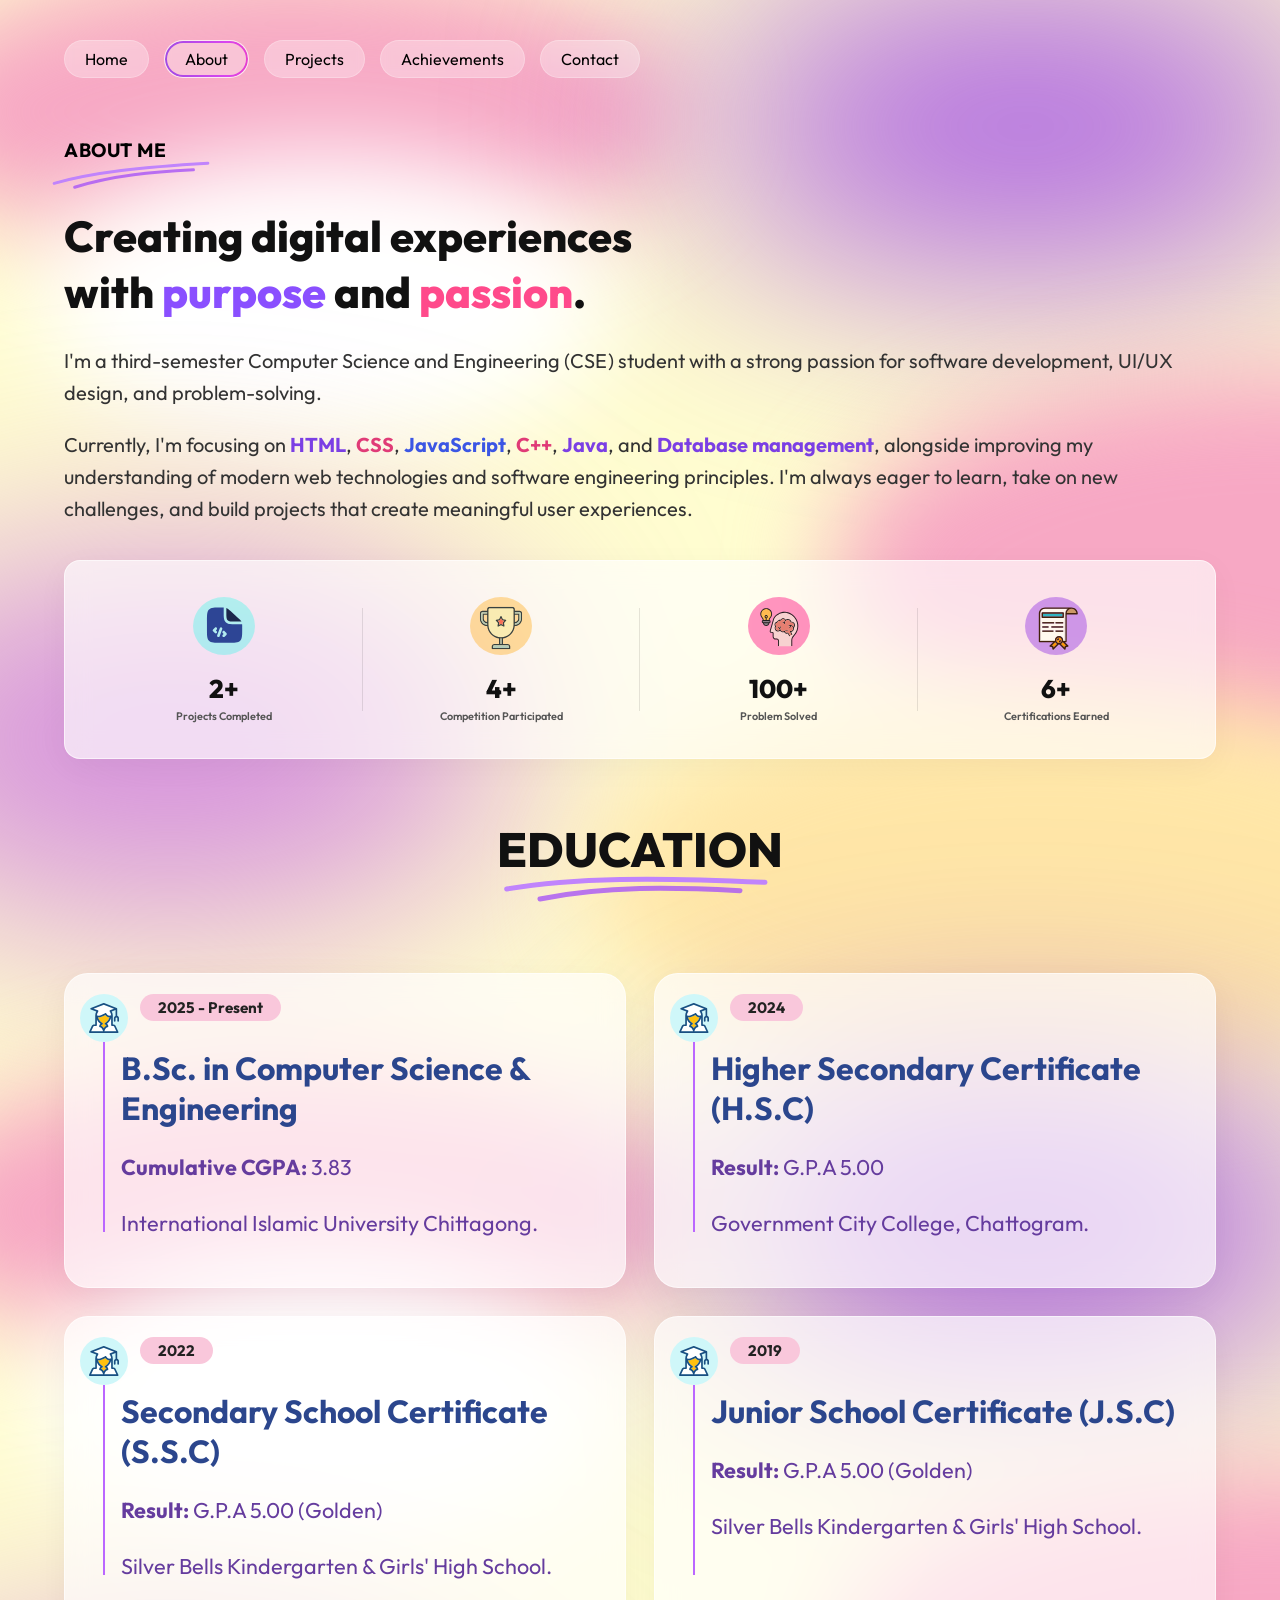
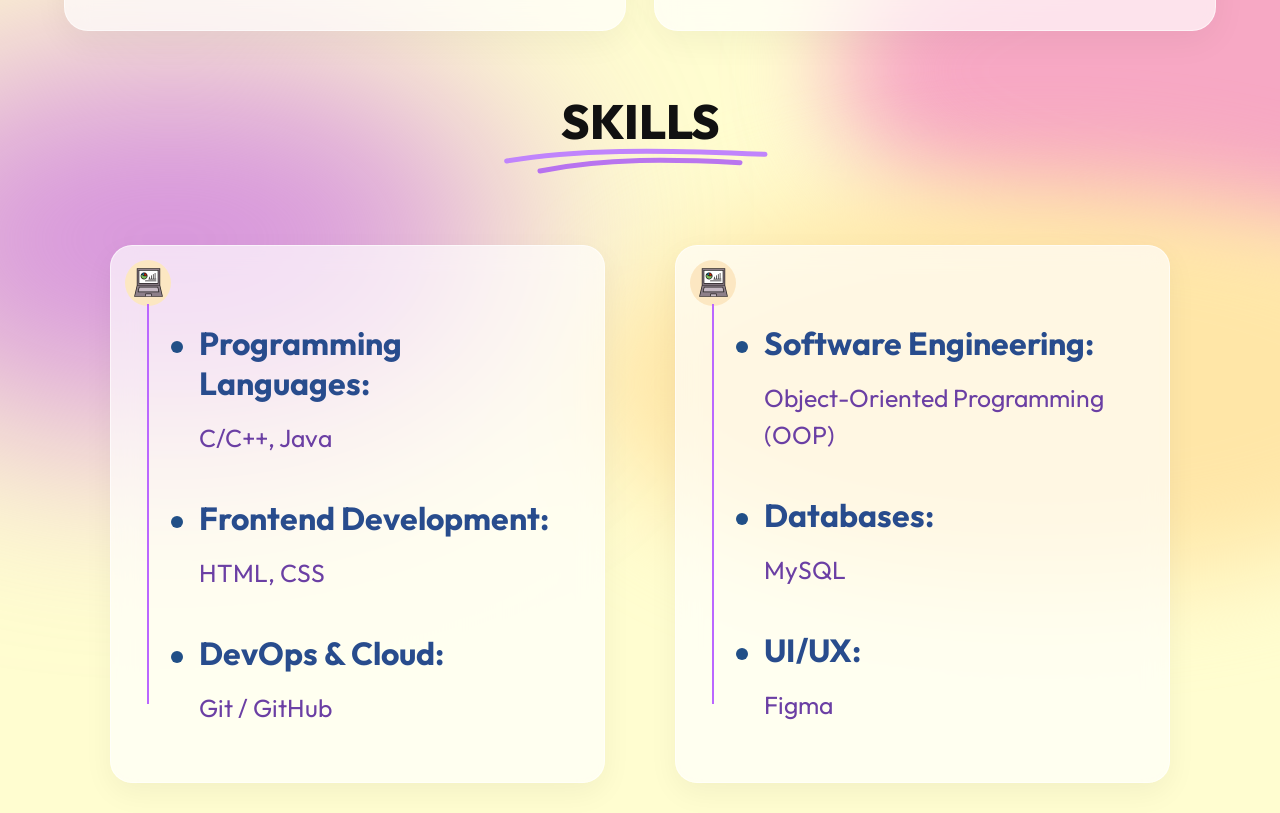
==== Aboutme.html @ fb657456 "Initial Commit" ====
<!DOCTYPE html>
<html lang="en">

<head>
    <link rel="stylesheet" href="Aboutme.css">
    <meta charset="UTF-8">
    <meta name="viewport" content="width=device-width, initial-scale=1.0">
    <link rel="preconnect" href="https://fonts.googleapis.com">
    <link rel="preconnect" href="https://fonts.gstatic.com" crossorigin>
    <link
        href="https://fonts.googleapis.com/css2?family=Outfit:wght@100..900&family=Poppins:ital,wght@0,100;0,200;0,300;0,400;0,500;0,600;0,700;0,800;0,900;1,100;1,200;1,300;1,400;1,500;1,600;1,700;1,800;1,900&display=swap"
        rel="stylesheet">
    <link rel="stylesheet" href="https://cdnjs.cloudflare.com/ajax/libs/font-awesome/6.4.0/css/all.min.css">

    <title>My portfolio</title>
    <style>
    </style>
</head>

<body>
    <div class="background-ellipses-container">
        <div class="background-ellipses">
            <div class="ellipse1"></div>
            <div class="ellipse2"></div>
            <div class="ellipse3"></div>
            <div class="ellipse4"></div>
            <div class="ellipse5"></div>
            <div class="ellipse6"></div>
        </div>
        <div class="background-ellipses">
            <div class="ellipse1"></div>
            <div class="ellipse2"></div>
            <div class="ellipse3"></div>
            <div class="ellipse4"></div>
            <div class="ellipse5"></div>
            <div class="ellipse6"></div>
        </div>

    </div>
    <div class="container">
        <nav class="navbar">
            <a href="homepage.html" class="nav-item">Home</a>
            <a href="Aboutme.html" class="nav-item active">About</a>
            <a href="#projects" class="nav-item">Projects</a>
            <a href="#achievements" class="nav-item">Achievements</a>
            <a href="#contact" class="nav-item">Contact</a>
        </nav>

        <!-- Main Content Hero Section -->
        <section class="hero-section">
            <span class="section-badge-top">ABOUT ME</span>
            <img src="portfolio project related pics/purple double underline.svg" class="underline">
            <h1 class="main-heading">Creating digital experiences<br>with <span class="text-purple">purpose</span> and
                <span class="text-pink">passion</span>.
            </h1>

            <p class="intro-text">
                I'm a third-semester Computer Science and Engineering (CSE) student with a strong passion for software
                development, UI/UX design, and problem-solving.
            </p>
            <p class="intro-text">
                Currently, I'm focusing on <span class="highlight font-purple">HTML</span>, <span
                    class="highlight font-pink">CSS</span>, <span class="highlight font-blue">JavaScript</span>, <span
                    class="highlight font-pink">C++</span>, <span class="highlight font-purple">Java</span>, and <span
                    class="highlight font-purple">Database management</span>, alongside improving my understanding of
                modern web technologies and software engineering principles. I'm always eager to learn, take on new
                challenges, and build projects that create meaningful user experiences.
            </p>
        </section>
        <!-- Stats Counter Panel -->

        <div class="stats-panel">
            <div class="stat-card">
                <div class="stat-icon"><img src="portfolio project related pics/project completed icon.svg"
                        class="projectCompletedIcon">
                </div>
                <div class="stat-number">2+</div>
                <div class="stat-label">Projects Completed</div>
            </div>
            <div class="stat-card">
                <div class="stat-icon"><img src="portfolio project related pics/compition participated icon.svg"
                        class="competitionParticipated"></div>
                <div class="stat-number">4+</div>
                <div class="stat-label">Competition Participated</div>
            </div>
            <div class="stat-card">
                <div class="stat-icon"><img src="portfolio project related pics/Problem solved icon.svg"
                        class="problemSolved"></div>
                <div class="stat-number">100+</div>
                <div class="stat-label">Problem Solved</div>
            </div>
            <div class="stat-card">
                <div class="stat-icon"><img src="portfolio project related pics/certificate earned icon.svg"
                        class="certificationsEarned"></div>
                <div class="stat-number">6+</div>
                <div class="stat-label">Certifications Earned</div>
            </div>
        </div>
        <section class="education-section" id="education">

            <div class="section-title">
                <h2>EDUCATION</h2>
                <img src="portfolio project related pics/purple double underline.svg" alt="">
            </div>

            <div class="education-grid">

                <!-- Card 1 -->
                <div class="edu-card">

                    <div class="edu-icon">
                        <img src="portfolio project related pics/graduated-cap-svgrepo-com 2.svg" class="graduationCap">
                    </div>

                    <div class="edu-year">
                        <span>2025 - Present</span>
                    </div>

                    <div class="timeline"></div>

                    <div class="edu-content">
                        <h3>B.Sc. in Computer Science & Engineering</h3>

                        <p><strong>Cumulative CGPA:</strong> 3.83</p>

                        <p>
                            International Islamic University Chittagong.
                        </p>

                    </div>

                </div>

                <!-- Card 2 -->

                <div class="edu-card">


                    <div class="edu-icon">
                        <img src="portfolio project related pics/graduated-cap-svgrepo-com 2.svg" class="graduationCap">
                    </div>

                    <div class="edu-year">
                        <span>2024</span>
                    </div>

                    <div class="timeline"></div>

                    <div class="edu-content">

                        <h3>Higher Secondary Certificate (H.S.C)</h3>

                        <p><strong>Result:</strong> G.P.A 5.00</p>

                        <p>
                            Government City College,
                            Chattogram.
                        </p>

                    </div>

                </div>

                <!-- Card 3 -->

                <div class="edu-card">

                    <div class="edu-icon">
                        <img src="portfolio project related pics/graduated-cap-svgrepo-com 2.svg" class="graduationCap">
                    </div>

                    <div class="edu-year">
                        <span>2022</span>
                    </div>

                    <div class="timeline"></div>

                    <div class="edu-content">

                        <h3>Secondary School Certificate (S.S.C)</h3>

                        <p><strong>Result:</strong> G.P.A 5.00 (Golden)</p>

                        <p>
                            Silver Bells Kindergarten &
                            Girls' High School.
                        </p>

                    </div>

                </div>

                <!-- Card 4 -->

                <div class="edu-card">

                    <div class="edu-icon">
                        <img src="portfolio project related pics/graduated-cap-svgrepo-com 2.svg" class="graduationCap">
                    </div>

                    <div class="edu-year">
                        <span>2019</span>
                    </div>

                    <div class="timeline"></div>

                    <div class="edu-content">

                        <h3>Junior School Certificate (J.S.C)</h3>

                        <p><strong>Result:</strong> G.P.A 5.00 (Golden)</p>

                        <p>
                            Silver Bells Kindergarten &
                            Girls' High School.
                        </p>

                    </div>

                </div>

            </div>

        </section>
        <section class="skills-section" id="skills">

            <div class="section-title">
                <h2>SKILLS</h2>
                <img src="portfolio project related pics/purple double underline.svg" alt="">
            </div>

            <div class="skills-grid">

                <!-- Left Card -->
                <div class="skill-card">

                    <div class="skill-icon">
                        <img src="portfolio project related pics/laptop-device-pc-svgrepo-com 1.svg" class="laptop">
                    </div>

                    <div class="timeline2"></div>

                    <div class="skill-content">

                        <div class="skill-group">
                            <h3>Programming Languages:</h3>
                            <ul>
                                <li>C/C++, Java</li>
                            </ul>
                        </div>

                        <div class="skill-group">
                            <h3>Frontend Development:</h3>
                            <ul>
                                <li>HTML, CSS</li>
                            </ul>
                        </div>

                        <div class="skill-group">
                            <h3>DevOps & Cloud:</h3>
                            <ul>
                                <li>Git / GitHub</li>
                            </ul>
                        </div>

                    </div>

                </div>

                <!-- Right Card -->

                <div class="skill-card">

                    <div class="skill-icon">
                        <img src="portfolio project related pics/laptop-device-pc-svgrepo-com 1.svg" class="laptop">
                    </div>

                    <div class="timeline2"></div>

                    <div class="skill-content">

                        <div class="skill-group">
                            <h3>Software Engineering:</h3>
                            <ul>
                                <li>Object-Oriented Programming (OOP)</li>
                            </ul>
                        </div>

                        <div class="skill-group">
                            <h3>Databases:</h3>
                            <ul>
                                <li>MySQL</li>
                            </ul>
                        </div>

                        <div class="skill-group">
                            <h3>UI/UX:</h3>
                            <ul>
                                <li>Figma</li>
                            </ul>
                        </div>

                    </div>

                </div>

            </div>

        </section>
    </div>
    </div>

</body>

</html>
---- Aboutme.css ----
body {
    width: 100%;
    min-height: 100vh;
    padding: 20px 0;
    margin: 0;
    background-color: #FFFDD0;
    position: relative;
    font-family: 'Outfit', sans-serif;
    overflow-x: hidden;
}

/* Background containment fix */
.background-ellipses-container {
    display: flex;
    flex-direction: column;
    position: absolute;
    top: 0;
    left: 0;
    width: 100%;
    z-index: -1;
    pointer-events: none;
    /* Allows text selection through the background elements */
}

.background-ellipses {
    position: relative;
    width: 100%;
    height: 1100px;
    /* Forces exact heights for stacking */
}

/* Ellipses styles */
.ellipse1,
.ellipse2,
.ellipse3,
.ellipse4,
.ellipse5,
.ellipse6 {
    position: absolute;
    border-radius: 50%;
}

.ellipse1 {
    left: -100px;
    top: -38px;
    background-color: #F7A8C4;
    width: 783px;
    height: 300px;
    filter: blur(50px);
}

.ellipse2 {
    left: 696px;
    top: 0px;
    background-color: #A04BE5;
    width: 659px;
    height: 253px;
    filter: blur(120px);
}

.ellipse3 {
    left: 35px;
    top: 150px;
    background-color: #FFFFFF;
    width: 578px;
    height: 300px;
    filter: blur(50px);
}

.ellipse4 {
    left: 832px;
    top: 372px;
    background-color: #F7A8C4;
    width: 902px;
    height: 397px;
    filter: blur(50px);
}

.ellipse5 {
    left: -172px;
    top: 556px;
    background-color: #D58FDD;
    width: 684px;
    height: 367px;
    filter: blur(110px);
}

.ellipse6 {
    left: 593px;
    top: 685px;
    background-color: #FFE6A7;
    width: 902px;
    height: 397px;
    filter: blur(50px);
}

/* Structural Content Container */
.container {
    max-width: 1440px;
    margin: 0 auto;
    padding: 0 5%;
    position: relative;
}

.navbar {
    display: flex;
    gap: 15px;
    margin-bottom: 40px;
    padding: 20px 0;
}

.nav-item {
    text-decoration: none;
    color: #000000;
    font-weight: 3000;
    /* Fixed standard text value maximum */
    padding: 8px 20px;
    border-radius: 50px;
    background: rgba(255, 255, 255, 0.3);
    backdrop-filter: blur(5px);
    border: 1px solid rgba(255, 255, 255, 0.25);
    transition: all 0.3s ease;
}

.nav-item:not(.active):hover {
    background: linear-gradient(135deg, rgba(160, 75, 229, 0.9), rgba(255, 45, 141, 0.9));
    color: #fff;
    transform: translateY(-3px);
}

.nav-item.active {
    position: relative;
    border-color: rgba(255, 255, 255, 0.6);
    color: #000000;
}

.nav-item.active::before {
    content: "";
    position: absolute;
    inset: 0;
    border-radius: 30px;
    padding: 2px;
    background: linear-gradient(90deg, #A04BE5, #D946EF, #FF2D8D, #00FFE6, #A04BE5);
    background-size: 300% 300%;
    animation: gradientMove 2.5s linear infinite;
    -webkit-mask: linear-gradient(#fff 0 0) content-box, linear-gradient(#fff 0 0);
    -webkit-mask-composite: xor;
    mask-composite: exclude;
    z-index: -1;
}

@keyframes gradientMove {
    0% {
        background-position: 0% 50%;
    }

    100% {
        background-position: 300% 50%;
    }
}

.hero-section {
    width: 100%;
    margin-bottom: 35px;
    position: relative;
}

.section-badge-top {
    font-size: 1.2rem;
    font-weight: 700;
    letter-spacing: 0.5px;
    display: inline-block;
    margin-bottom: 10px;
}

.underline {
    position: absolute;
    left: -20px;
    top: 25px;
    width: 180px;
    transform: rotate(-6deg);
}

.main-heading {
    font-size: 2.7rem;
    font-weight: 800;
    line-height: 1.3;
    margin-bottom: 25px;
    color: #111;
}

.text-purple {
    color: #8A4FFF;
}

.text-pink {
    color: #FF4A8B;
}

.intro-text {
    font-size: 20px;
    line-height: 1.6;
    color: #333333;
    margin-bottom: 20px;
}

.highlight {
    font-weight: 700;
}

.font-purple {
    color: #7B3FE4;
}

.font-pink {
    color: #E03B77;
}

.font-blue {
    color: #3B56E4;
}

.stats-panel {
    background: rgba(255, 255, 255, 0.65);
    backdrop-filter: blur(12px);
    border: 1px solid rgba(255, 255, 255, 0.6);
    border-radius: 16px;
    display: grid;
    grid-template-columns: repeat(4, 1fr);
    padding: 25px 20px;
    margin-bottom: 10px;
    box-shadow: 0 8px 32px rgba(0, 0, 0, 0.04);
}

.stat-card {
    display: flex;
    flex-direction: column;
    align-items: center;
    text-align: center;
    position: relative;
    transition: transform 0.3s ease, background-color 0.3s ease;
    border-radius: 8px;
    padding: 10px 0;
}

.stat-card:hover {
    background-color: rgba(255, 255, 255, 0.05);
    transform: translateY(-4px);
}

.stat-card:hover .stat-icon img {
    transform: scale(1.15);
    color: #FECF6A;
}

.stat-card:not(:last-child)::after {
    content: '';
    position: absolute;
    right: 0;
    top: 15%;
    height: 70%;
    width: 1px;
    background: rgba(0, 0, 0, 0.1);
}

.stat-icon img {
    width: 62px;
    height: 60px;
    object-fit: contain;
    margin-bottom: 12px;
    transition: transform 0.3s ease, color 0.3s ease;
}

.stat-number {
    font-size: 1.6rem;
    font-weight: 800;
    color: #111;
    margin-bottom: 4px;
}

.stat-label {
    font-size: 0.68rem;
    font-weight: 600;
    color: #555;
}

/* Education Section Layout Updates */
.education-section {
    padding: 50px 0;
    width: 100%;
}

.section-title {
    text-align: center;
    margin-bottom: 50px;
}


.section-title h2 {
    font-size: 3rem;
    font-weight: 800;
    color: #111;
    margin: 0;
}

.section-title img {
    width: 300px;
    margin-top: -10px;
}

.education-grid {
    display: grid;
    grid-template-columns: repeat(2, 1fr);
    gap: 28px;
}

.edu-card {
    position: relative;
    background: rgba(255, 255, 255, .68);
    backdrop-filter: blur(12px);
    border: 1px solid rgba(255, 255, 255, .55);
    border-radius: 24px;
    padding: 34px 32px 34px 56px;
    transition: .35s;
    box-shadow: 0 10px 35px rgba(0, 0, 0, .05);
}

.edu-card:hover {
    transform: translateY(-8px);
    box-shadow: 0 25px 45px rgba(160, 75, 229, .15);
}

.edu-year {
    position: absolute;
    top: 20px;
    left: 75px;
}

.edu-year span {
    display: inline-block;
    padding: 4px 18px;
    border-radius: 30px;
    background: #F9C7DB;
    font-size: .95rem;
    font-weight: 700;
    color: #222;
}

.edu-icon {
    position: absolute;
    top: 20px;
    left: 15px;
    width: 48px;
    height: 48px;
    border-radius: 50%;
    background: #CFF7F9;
    display: flex;
    justify-content: center;
    align-items: center;
}

.graduationCap {
    width: 30px;
}

.timeline {
    position: absolute;
    top: 68px;
    left: 38px;
    width: 2px;
    height: 190px;
    background: #BB67FF;
}

.edu-content {
    margin-top: 40px;
}

.edu-content h3 {
    font-size: 2rem;
    color: #2B468D;
    line-height: 1.25;
    margin-bottom: 22px;
    font-weight: 700;
}

.edu-content p {
    font-size: 1.35rem;
    color: #653C9E;
    line-height: 1.6;
    margin-bottom: 12px;
}

@media(max-width:900px) {
    .education-grid {
        grid-template-columns: 1fr;
    }

    .stats-panel {
        grid-template-columns: repeat(2, 1fr);
        gap: 20px;
    }

    .stat-card:not(:last-child)::after {
        display: none;
    }
}

/* =========================
      SKILLS SECTION
========================= */

.skills-section {
    padding: 10px 4%;
}

.skills-grid {
    display: grid;
    grid-template-columns: repeat(2, 1fr);
    gap: 70px;
}

/* =========================
      CARD
========================= */

.skill-card {

    position: relative;

    background: rgba(255, 255, 255, .68);

    backdrop-filter: blur(12px);

    border: 1px solid rgba(255, 255, 255, .6);

    border-radius: 22px;

    padding: 45px 35px 40px 60px;

    box-shadow: 0 10px 30px rgba(0, 0, 0, .05);

    transition: .35s;

}

.skill-card:hover {

    transform: translateY(-8px);

    box-shadow:
        0 0 25px rgba(160, 75, 229, .18),
        0 0 45px rgba(255, 45, 141, .10),
        0 20px 50px rgba(0, 0, 0, .08);

}

/* =========================
        ICON
========================= */

.skill-icon {

    position: absolute;

    top: 14px;

    left: 14px;

    width: 46px;

    height: 46px;

    border-radius: 50%;

    background: #FCE7C2;

    display: flex;

    justify-content: center;

    align-items: center;

}

.laptop {

    width: 35px;

}

/* =========================
      TIMELINE
========================= */

.timeline2 {

    position: absolute;

    top: 58px;

    left: 36px;

    width: 2px;

    height: 400px;


    background: #BB67FF;


}

/* =========================
     CONTENT
========================= */

.skill-group {
    position: relative;
    margin-bottom: 42px;
    padding-left: 28px;
    transition: transform 0.3s ease;
}

.skill-group:last-child {
    margin-bottom: 0;
}

/* Custom Bullet */

.skill-group::before {
    content: "";
    position: absolute;
    left: 0;
    top: 18px;
    width: 12px;
    height: 12px;
    border-radius: 50%;
    background: #214F87;

    transition:
        background-color .3s ease,
        transform .3s ease,
        box-shadow .3s ease;
}

/* Hover Animation */

.skill-group:hover::before {
    background: #FECF6A;
    transform: scale(1.35);

    box-shadow:
        0 0 10px #FECF6A,
        0 0 20px rgba(254, 207, 106, .6);
}

.skill-group:hover {
    transform: translateX(8px);
}

.skill-group h3 {
    font-size: 2rem;
    font-weight: 700;
    color: #284C8D;
    margin-bottom: 12px;
    transition: color .3s ease;
}

.skill-group:hover h3 {
    color: #A04BE5;
}

.skill-group ul {
    list-style: none;
    padding-left: 0;
}

.skill-group li {
    font-size: 1.55rem;
    color: #6B3FA4;
    line-height: 1.5;
    transition: color .3s ease;
}

.skill-group:hover li {
    color: #8A4FFF;
}

@media(max-width:900px) {

    .skills-grid {

        grid-template-columns: 1fr;

    }

    .timeline {

        height: 250px;

    }

    .skill-group h3 {

        font-size: 1.5rem;

    }

    .skill-group li {

        font-size: 1.15rem;

    }

}
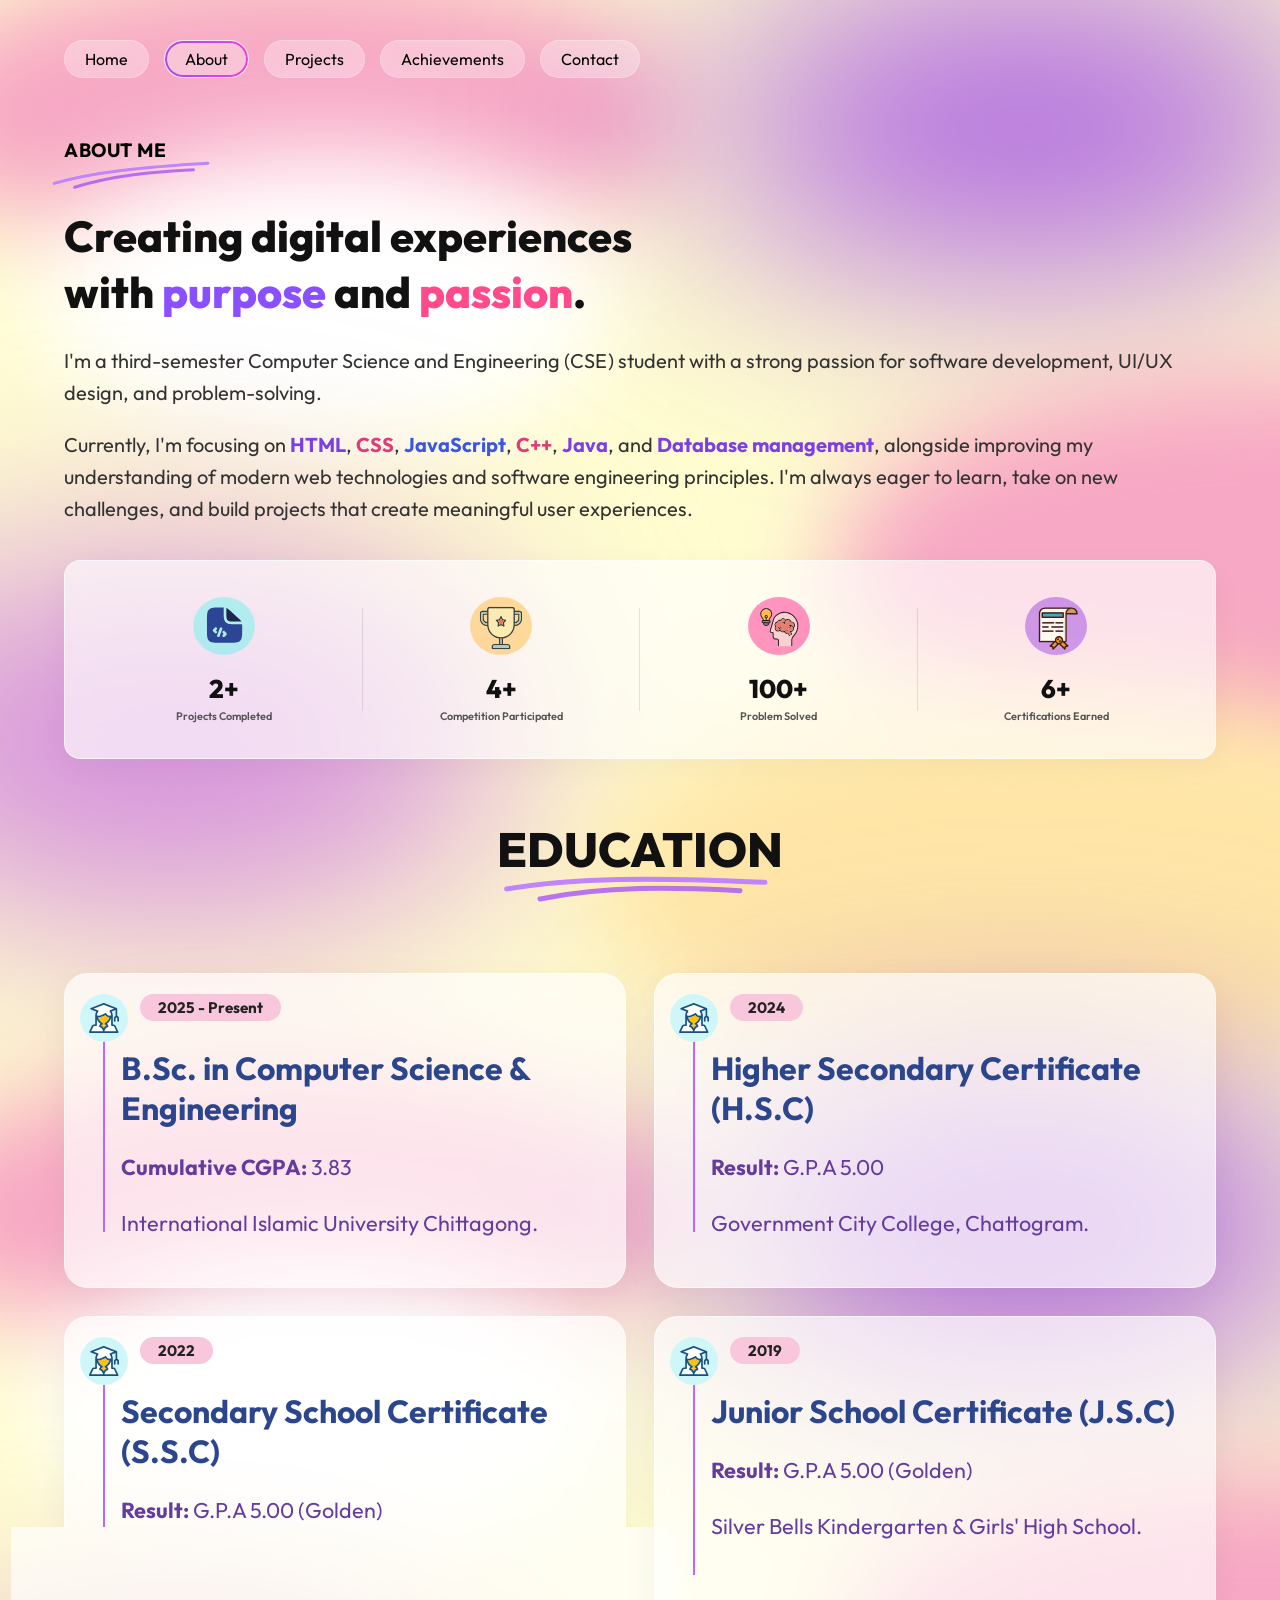
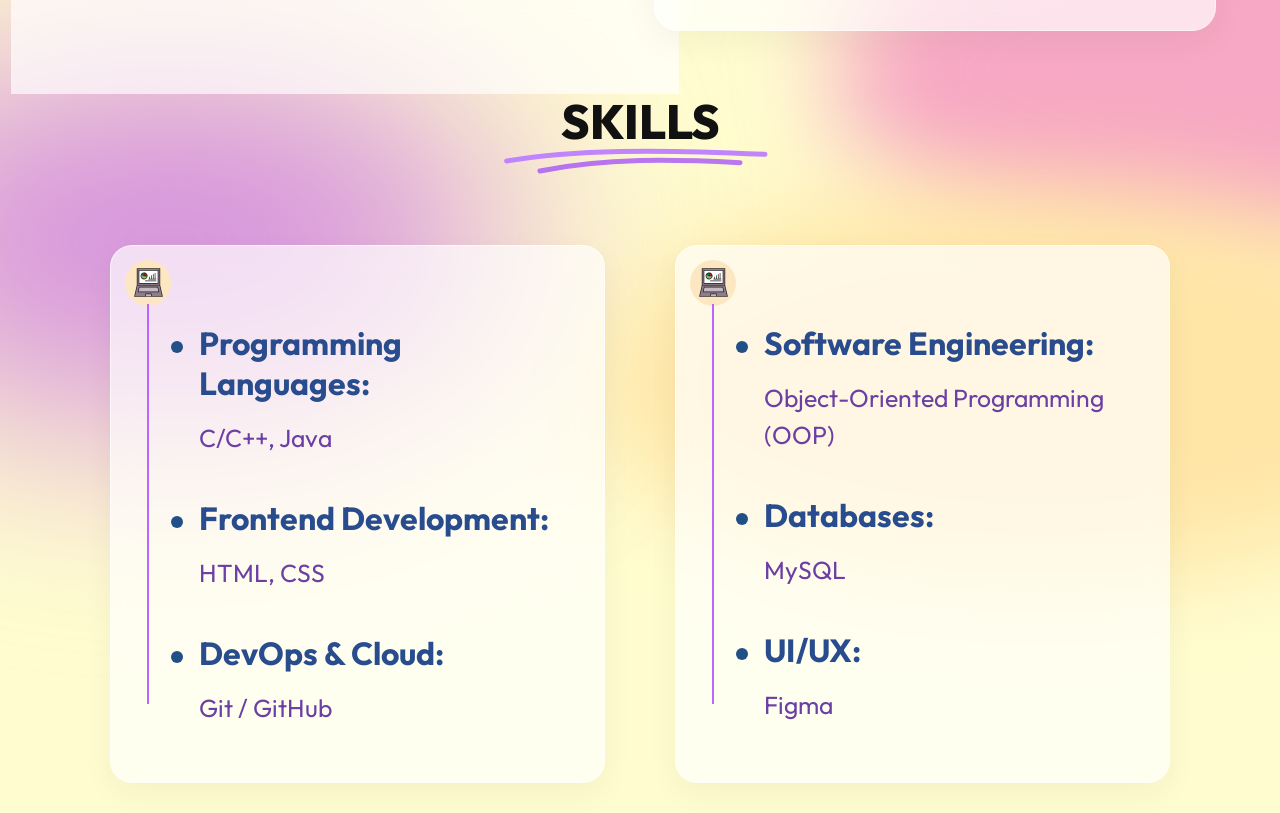
==== commit ba989e93: "updated" ====
--- a/Aboutme.html
+++ b/Aboutme.html
@@ -46,7 +46,7 @@
             <a href="#contact" class="nav-item">Contact</a>
         </nav>
 
-        <!-- Main Content Hero Section -->
+
         <section class="hero-section">
             <span class="section-badge-top">ABOUT ME</span>
             <img src="portfolio project related pics/purple double underline.svg" class="underline">
@@ -67,7 +67,7 @@
                 challenges, and build projects that create meaningful user experiences.
             </p>
         </section>
-        <!-- Stats Counter Panel -->
+
 
         <div class="stats-panel">
             <div class="stat-card">
@@ -105,7 +105,7 @@
 
             <div class="education-grid">
 
-                <!-- Card 1 -->
+
                 <div class="edu-card">
 
                     <div class="edu-icon">
@@ -131,7 +131,6 @@
 
                 </div>
 
-                <!-- Card 2 -->
 
                 <div class="edu-card">
 
@@ -161,7 +160,7 @@
 
                 </div>
 
-                <!-- Card 3 -->
+
 
                 <div class="edu-card">
 
@@ -190,7 +189,7 @@
 
                 </div>
 
-                <!-- Card 4 -->
+
 
                 <div class="edu-card">
 
@@ -231,7 +230,7 @@
 
             <div class="skills-grid">
 
-                <!-- Left Card -->
+
                 <div class="skill-card">
 
                     <div class="skill-icon">
@@ -267,7 +266,7 @@
 
                 </div>
 
-                <!-- Right Card -->
+
 
                 <div class="skill-card">
 
--- a/Aboutme.css
+++ b/Aboutme.css
@@ -9,7 +9,7 @@
     overflow-x: hidden;
 }
 
-/* Background containment fix */
+
 .background-ellipses-container {
     display: flex;
     flex-direction: column;
@@ -19,17 +19,17 @@
     width: 100%;
     z-index: -1;
     pointer-events: none;
-    /* Allows text selection through the background elements */
+
 }
 
 .background-ellipses {
     position: relative;
     width: 100%;
     height: 1100px;
-    /* Forces exact heights for stacking */
-}
-
-/* Ellipses styles */
+
+}
+
+
 .ellipse1,
 .ellipse2,
 .ellipse3,
@@ -94,7 +94,7 @@
     filter: blur(50px);
 }
 
-/* Structural Content Container */
+
 .container {
     max-width: 1440px;
     margin: 0 auto;
@@ -284,7 +284,7 @@
     color: #555;
 }
 
-/* Education Section Layout Updates */
+
 .education-section {
     padding: 50px 0;
     width: 100%;
@@ -406,9 +406,6 @@
     }
 }
 
-/* =========================
-      SKILLS SECTION
-========================= */
 
 .skills-section {
     padding: 10px 4%;
@@ -420,9 +417,7 @@
     gap: 70px;
 }
 
-/* =========================
-      CARD
-========================= */
+
 
 .skill-card {
 
@@ -455,30 +450,19 @@
 
 }
 
-/* =========================
-        ICON
-========================= */
+
 
 .skill-icon {
 
     position: absolute;
-
     top: 14px;
-
     left: 14px;
-
     width: 46px;
-
     height: 46px;
-
     border-radius: 50%;
-
     background: #FCE7C2;
-
     display: flex;
-
     justify-content: center;
-
     align-items: center;
 
 }
@@ -489,9 +473,6 @@
 
 }
 
-/* =========================
-      TIMELINE
-========================= */
 
 .timeline2 {
 
@@ -510,10 +491,6 @@
 
 
 }
-
-/* =========================
-     CONTENT
-========================= */
 
 .skill-group {
     position: relative;
@@ -526,7 +503,7 @@
     margin-bottom: 0;
 }
 
-/* Custom Bullet */
+
 
 .skill-group::before {
     content: "";
@@ -544,7 +521,7 @@
         box-shadow .3s ease;
 }
 
-/* Hover Animation */
+
 
 .skill-group:hover::before {
     background: #FECF6A;
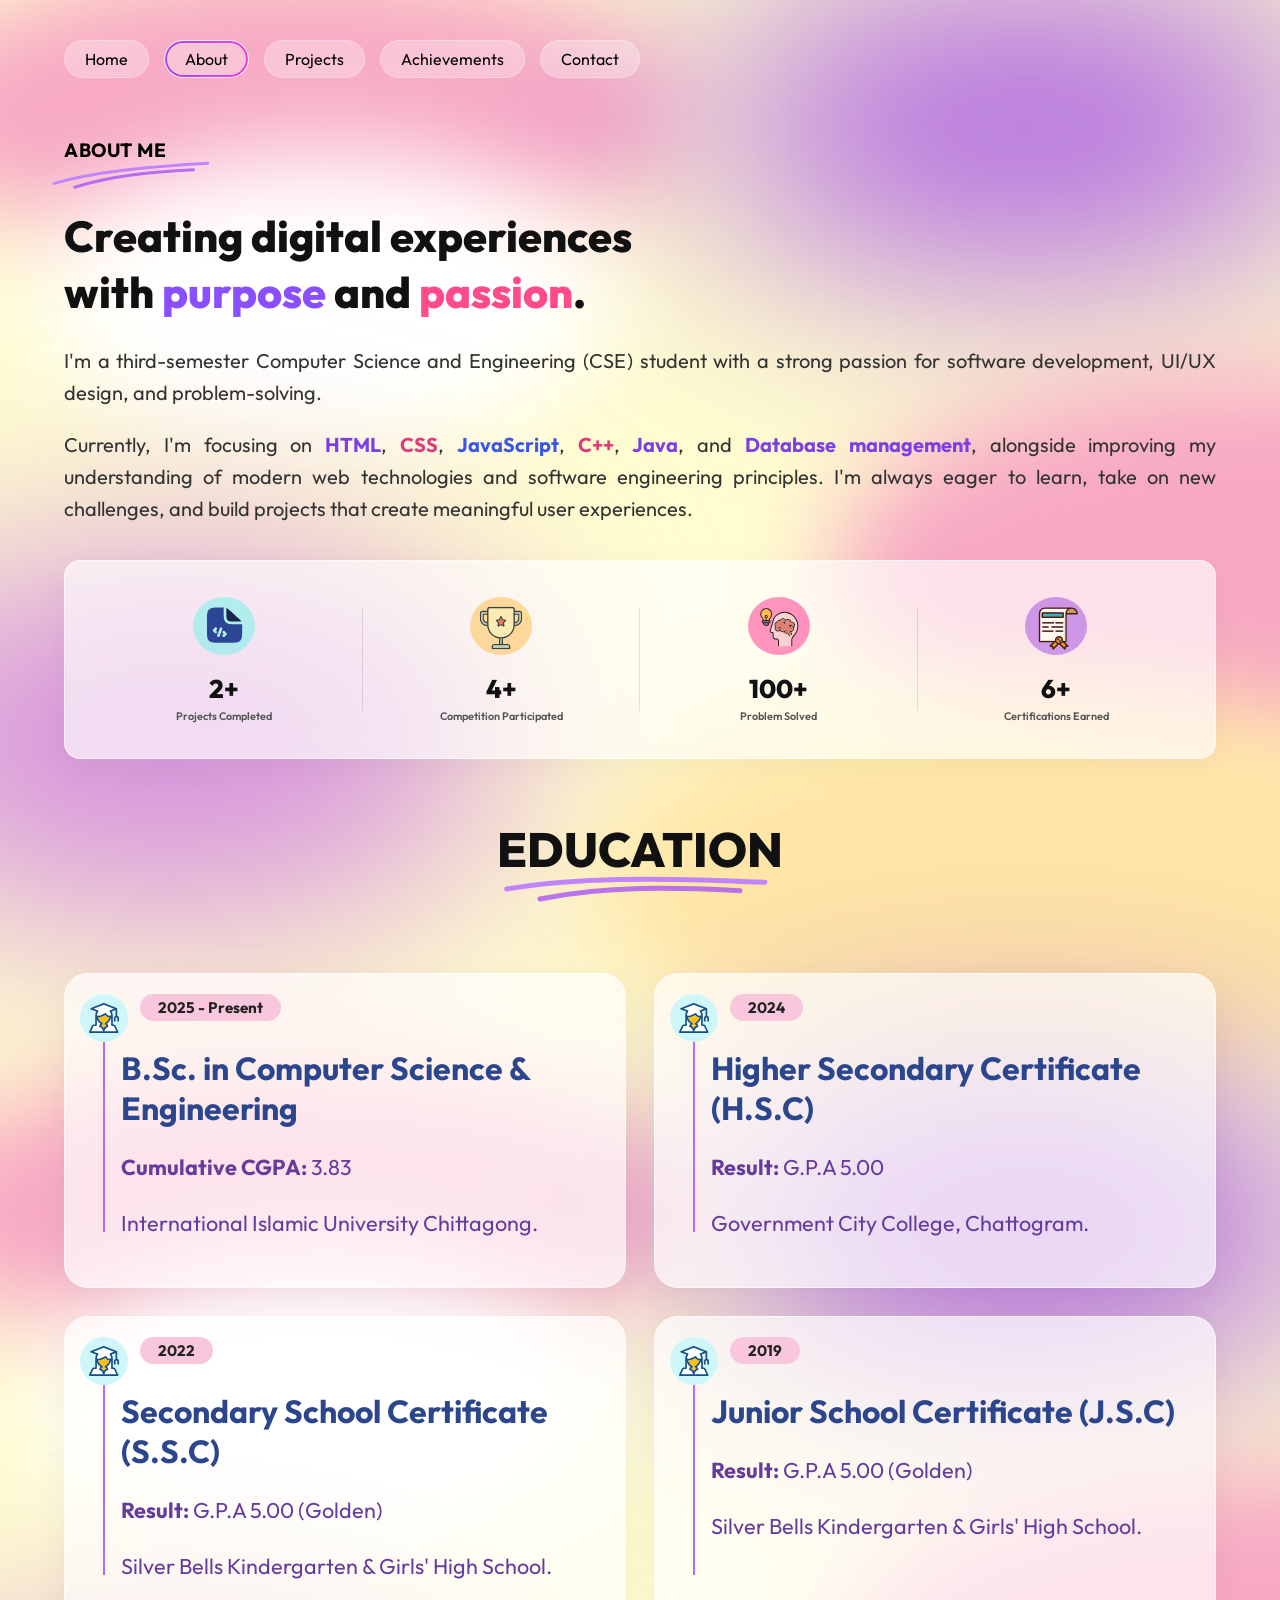
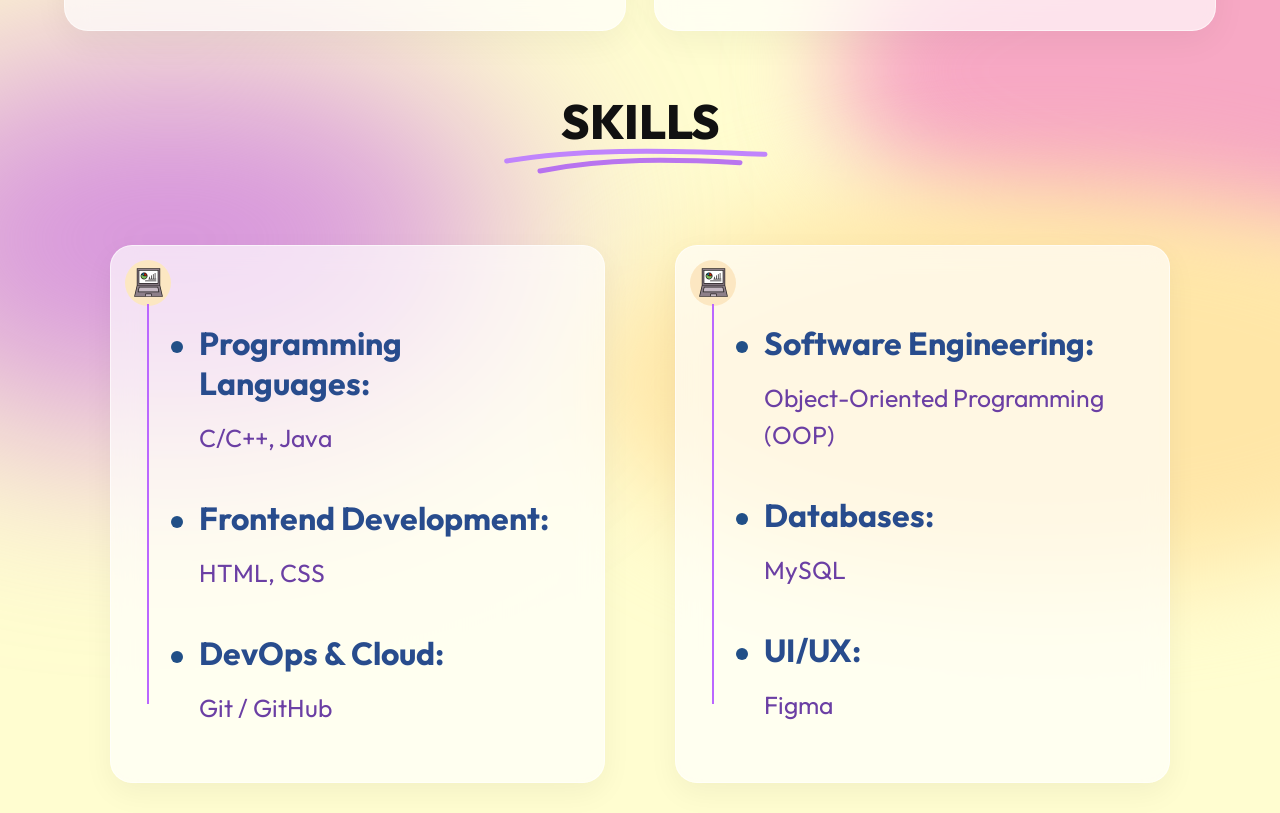
==== commit e4bc531b: "Completed portfolio" ====
--- a/Aboutme.html
+++ b/Aboutme.html
@@ -41,9 +41,9 @@
         <nav class="navbar">
             <a href="homepage.html" class="nav-item">Home</a>
             <a href="Aboutme.html" class="nav-item active">About</a>
-            <a href="#projects" class="nav-item">Projects</a>
-            <a href="#achievements" class="nav-item">Achievements</a>
-            <a href="#contact" class="nav-item">Contact</a>
+            <a href="ProjectsPg.html" class="nav-item">Projects</a>
+            <a href="Achievements.html" class="nav-item">Achievements</a>
+            <a href="Contactme.html" class="nav-item">Contact</a>
         </nav>
 
 
--- a/Aboutme.css
+++ b/Aboutme.css
@@ -202,6 +202,7 @@
     line-height: 1.6;
     color: #333333;
     margin-bottom: 20px;
+    text-align: justify;
 }
 
 .highlight {
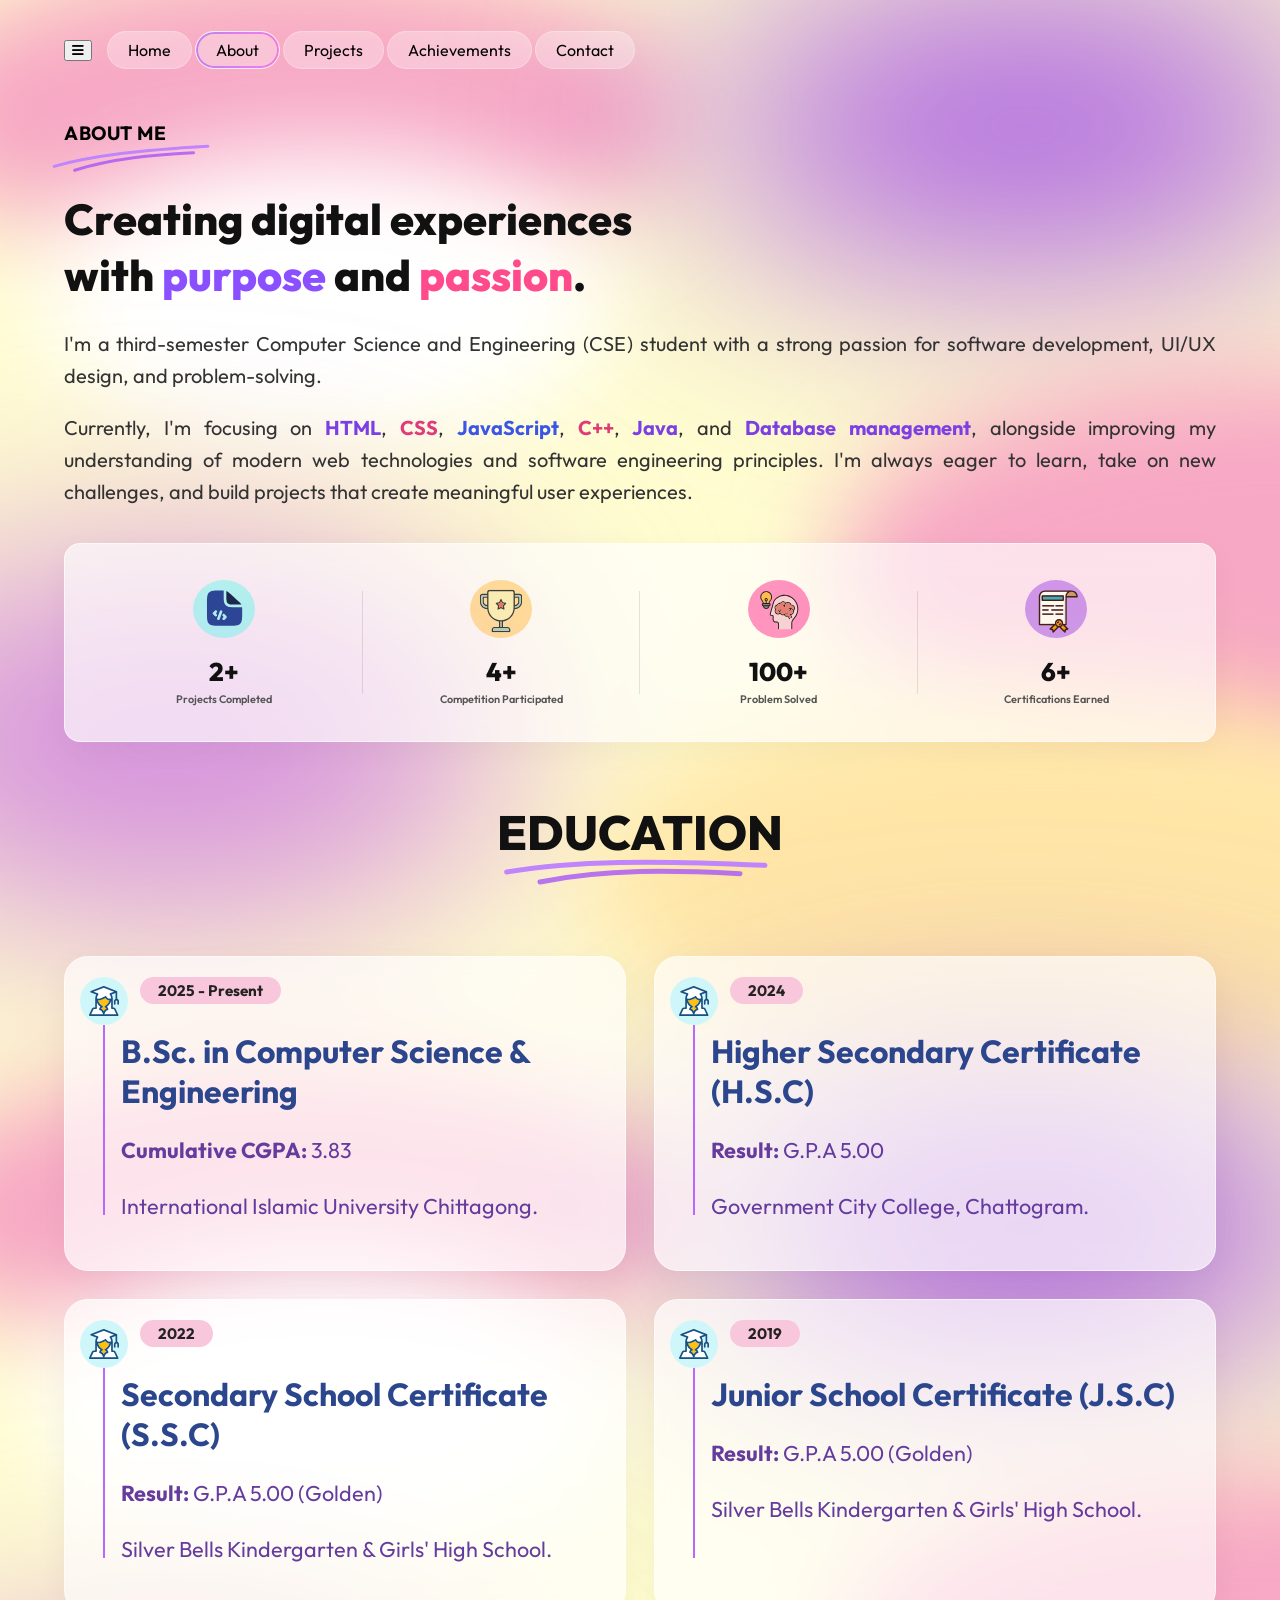
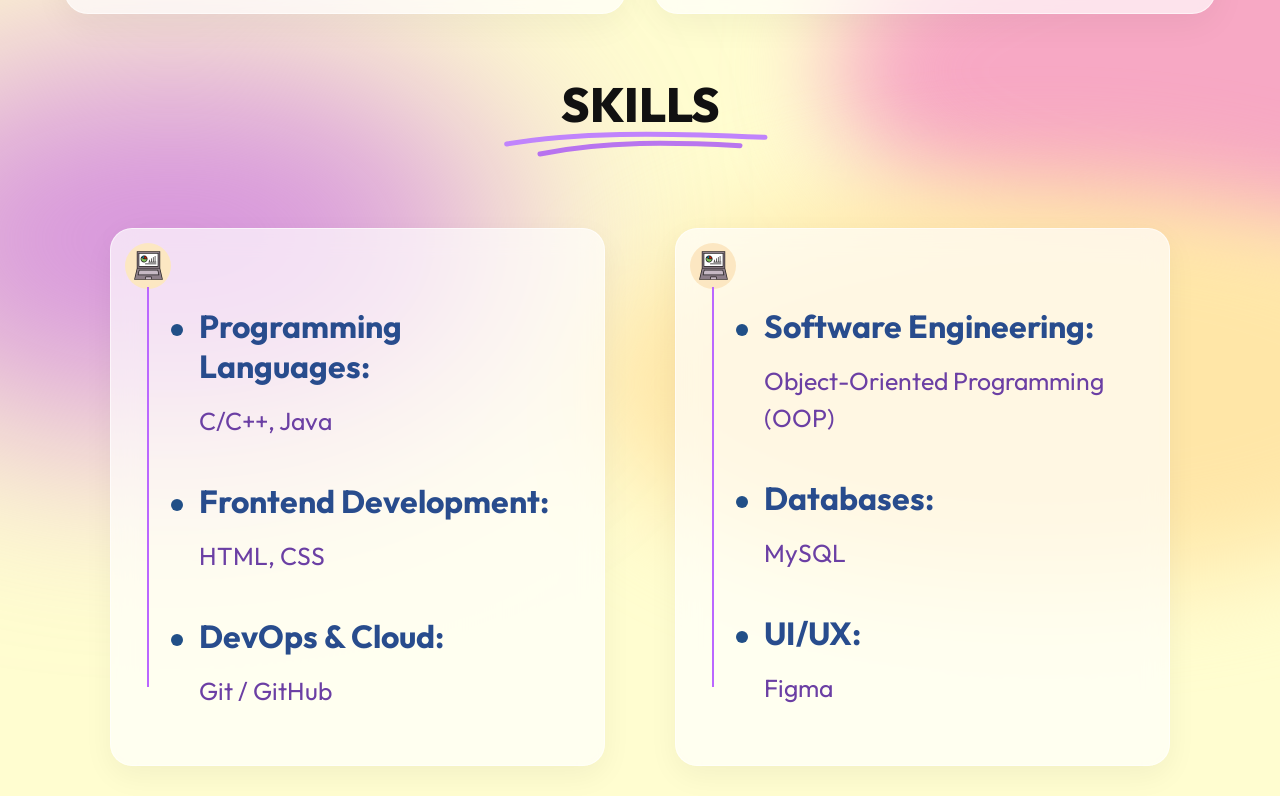
==== commit 32161e83: "updated" ====
--- a/Aboutme.html
+++ b/Aboutme.html
@@ -39,11 +39,16 @@
     </div>
     <div class="container">
         <nav class="navbar">
-            <a href="homepage.html" class="nav-item">Home</a>
-            <a href="Aboutme.html" class="nav-item active">About</a>
-            <a href="ProjectsPg.html" class="nav-item">Projects</a>
-            <a href="Achievements.html" class="nav-item">Achievements</a>
-            <a href="Contactme.html" class="nav-item">Contact</a>
+            <button class="hamburger" id="hamburger-btn" aria-label="Toggle navigation">
+                <i class="fa-solid fa-bars"></i>
+            </button>
+            <div class="nav-menu" id="nav-menu">
+                <a href="index.html" class="nav-item">Home</a>
+                <a href="Aboutme.html" class="nav-item active">About</a>
+                <a href="ProjectsPg.html" class="nav-item">Projects</a>
+                <a href="Achievements.html" class="nav-item">Achievements</a>
+                <a href="Contactme.html" class="nav-item">Contact</a>
+            </div>
         </nav>
 
 
@@ -308,7 +313,21 @@
         </section>
     </div>
     </div>
-
+    <script>
+        const hamburgerBtn = document.getElementById('hamburger-btn');
+        const navMenu = document.getElementById('nav-menu');
+        const hamburgerIcon = hamburgerBtn.querySelector('i');
+        hamburgerBtn.addEventListener('click', () => {
+            navMenu.classList.toggle('active');
+            if (navMenu.classList.contains('active')) {
+                hamburgerIcon.classList.remove('fa-bars');
+                hamburgerIcon.classList.add('fa-xmark');
+            } else {
+                hamburgerIcon.classList.remove('fa-xmark');
+                hamburgerIcon.classList.add('fa-bars');
+            }
+        });
+    </script>
 </body>
 
 </html>
